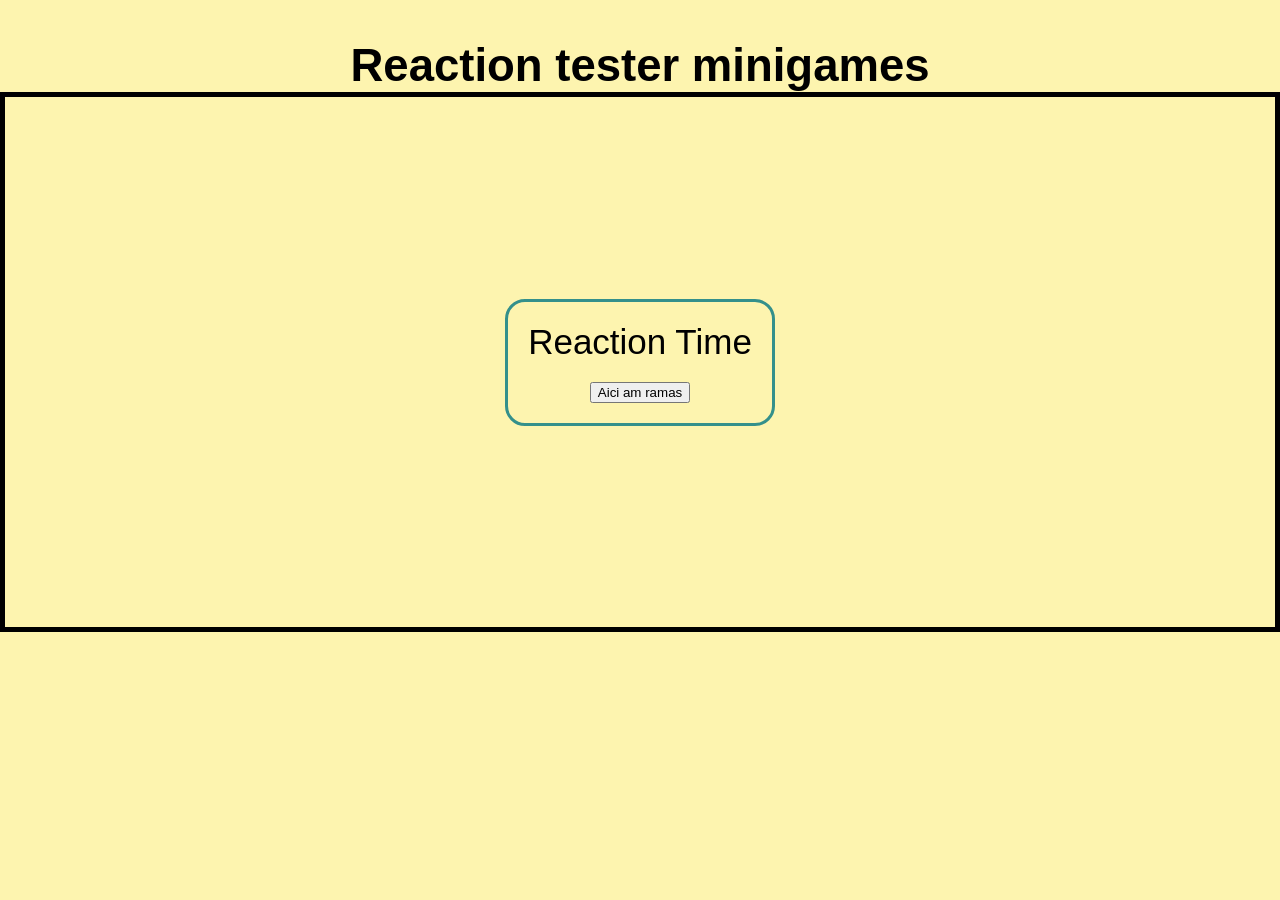
==== index.html @ d9f4472a "added main page" ====
<!DOCTYPE html>
<html lang="en">
<head>
    <meta charset="UTF-8">
    <meta name="viewport" content="width=device-width, initial-scale=1.0">
    <link rel="stylesheet" href="./styles.css">
    <link rel="stylesheet" href="./homepageStyles.css">
    <!-- add a favicon -->
    <title>Reaction tester minigames</title>
</head>
<body>
    <main>
        <h1>Reaction tester minigames</h1>

        <div id="minigames-collection">
            <div id="reaction-time">
                <span>Reaction Time</span>
                <button id="reaction-time-redirect">Aici am ramas</button>
            </div>
        </div>

    </main>
    <script src="script.js"></script>
</body>
</html>
---- styles.css ----
:root {
    font-size: clamp(25px, 5vw, 35px);
    font-family: Arial, Helvetica, sans-serif;
    --background-color: #FDF4AF;
    --color-1: #A5E9DD;
    --color-2: #6FBEB2;
    --color-3: #34908B;
}

* {
    box-sizing: border-box;
    margin: 0;
}

main {
    background-color: var(--background-color);
    width: 100vw;
    height: 100vh;
}

h1 {
    padding-top: 40px;
    font-size: 1.3rem;
}

h1, h2 {
    text-align: center;
}

button {
    cursor: pointer;
    transition: background-color 0.3s ease, scale 0.3s ease;
}
---- homepageStyles.css ----
h1 {
    font-size: 1.3rem;
}

#minigames-collection {
    display: flex;
    flex-direction: column;
    justify-content: space-evenly;
    align-items: center;
    border: 5px solid black;
    height: 60vh;
    padding: 20px;
}

#minigames-collection > div {
    display: flex;
    flex-direction: column;
    align-items: center;
    border: 3px solid var(--color-3);
    gap: 20px;
    border-radius: 20px;
    padding: 20px;
}

@media (min-width: 1028px) {
    #minigames-collection {
        flex-direction: row;
        flex-wrap: wrap;
    }
}
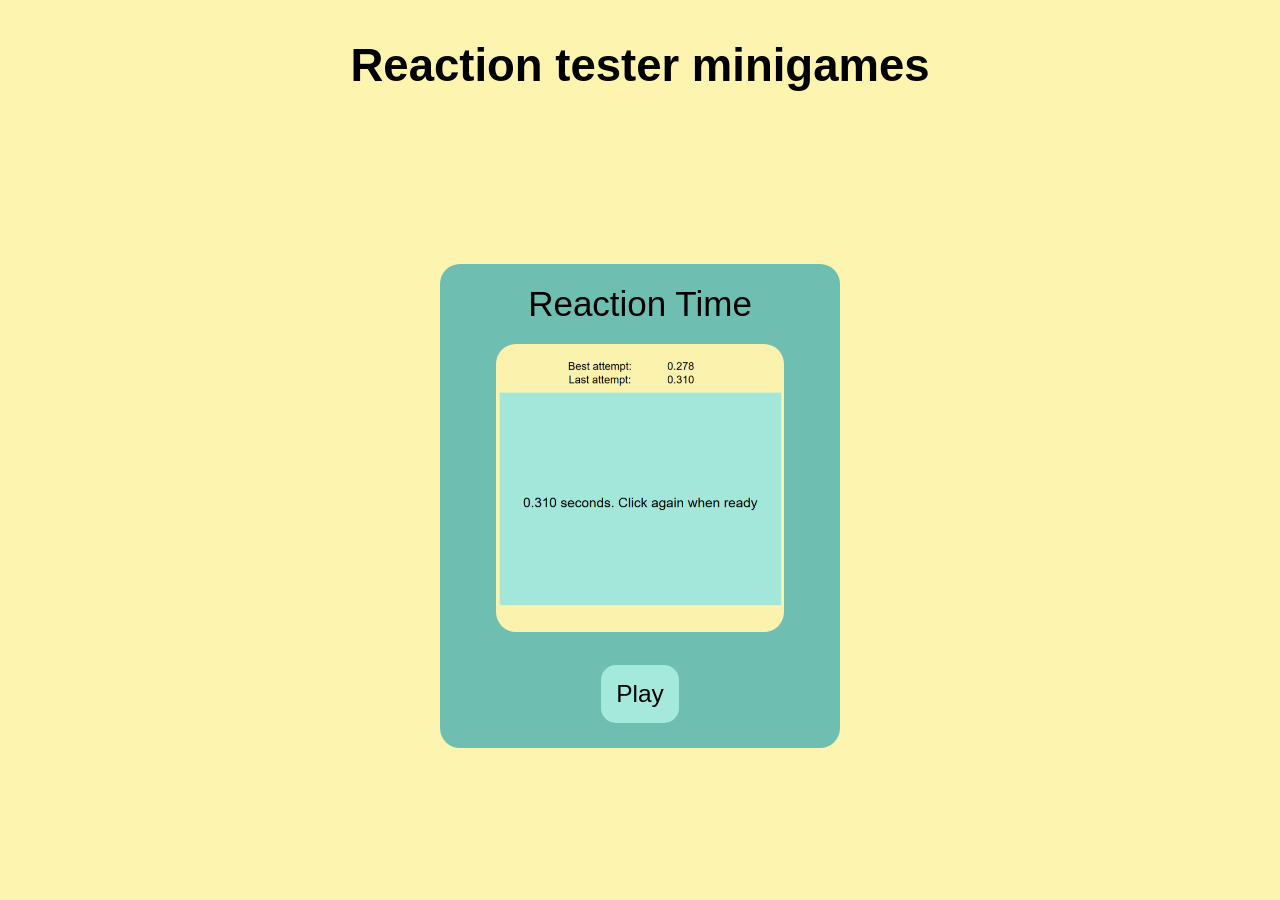
==== commit 91aebc41: "reaction tester page works, styles ugly" ====
--- a/index.html
+++ b/index.html
@@ -13,9 +13,12 @@
         <h1>Reaction tester minigames</h1>
 
         <div id="minigames-collection">
-            <div id="reaction-time">
+            <div id="reaction-time" class="minigame">
                 <span>Reaction Time</span>
-                <button id="reaction-time-redirect">Aici am ramas</button>
+                <div class="preview-container">
+                    <img class="preview" src="./media/reactionTesterPrev.png" alt="reaction time website">
+                </div>
+                <button id="reaction-time-redirect">Play</button>
             </div>
         </div>
 
--- a/homepageStyles.css
+++ b/homepageStyles.css
@@ -1,5 +1,23 @@
 h1 {
     font-size: 1.3rem;
+}
+
+button {
+    font-size: 0.7rem;
+    border: var(--color-2) solid 5px;
+    border-radius: 20px;
+    background-color: var(--color-1);
+    padding: 15px;
+    transition: background-color 0.3s ease;
+}
+
+button:hover {
+    background-color: white;
+}
+
+main {
+    display: flex;
+    flex-direction: column;
 }
 
 #minigames-collection {
@@ -7,19 +25,35 @@
     flex-direction: column;
     justify-content: space-evenly;
     align-items: center;
-    border: 5px solid black;
-    height: 60vh;
+    flex: 1;
     padding: 20px;
+    margin-top: 20px;
 }
 
-#minigames-collection > div {
+.minigame {
+    background-color: var(--color-2);
+    width: clamp(275px, 80vw, 400px);
+    padding: 20px;
+    border-radius: 20px;
     display: flex;
     flex-direction: column;
     align-items: center;
-    border: 3px solid var(--color-3);
     gap: 20px;
+    transition: all 0.3s ease;
+}
+
+.minigame:hover {
+    transform: scale(1.1);
+}
+
+.preview-container {
+    width: 80%;
+}
+
+.preview {
+    width: 100%;
+    object-fit: contain;
     border-radius: 20px;
-    padding: 20px;
 }
 
 @media (min-width: 1028px) {
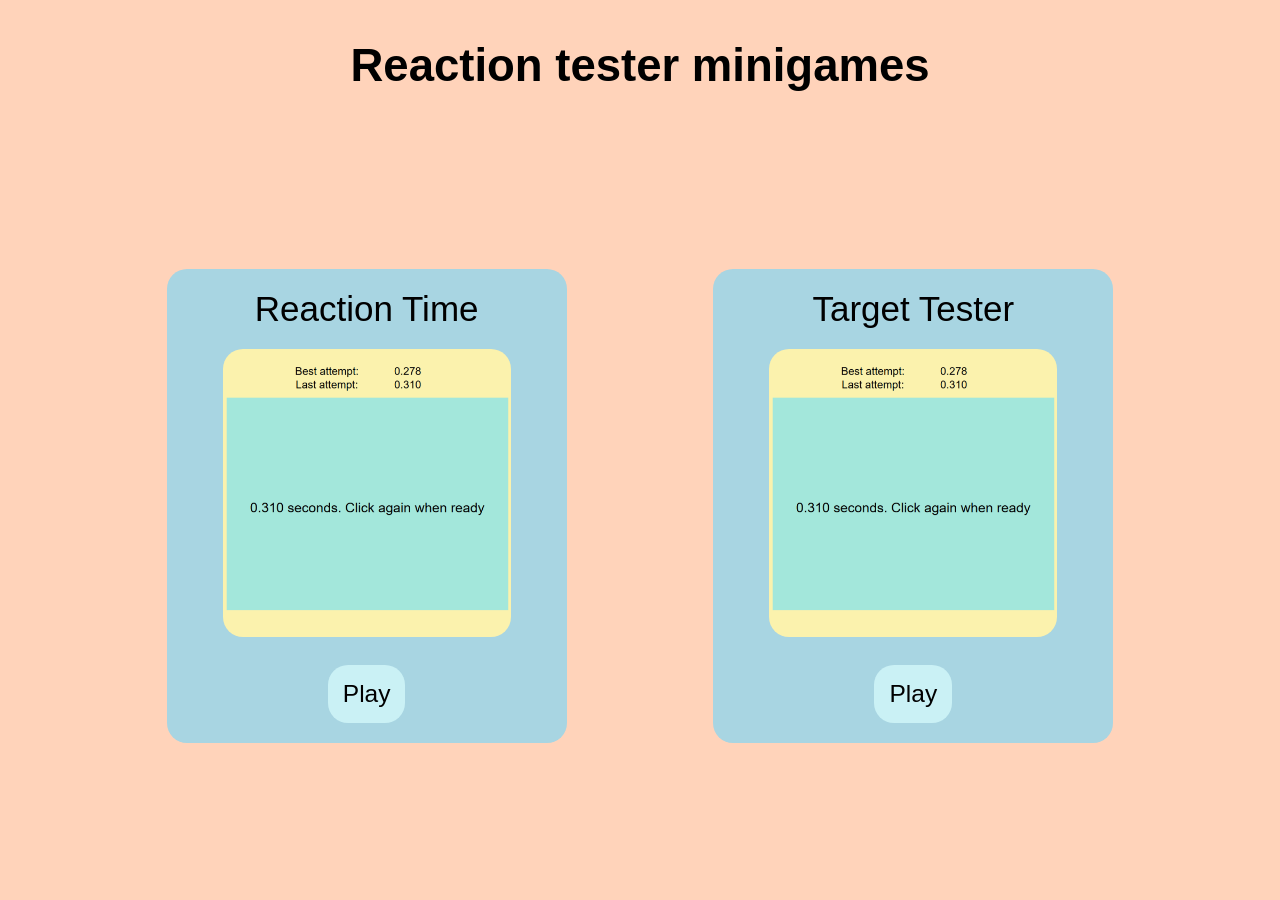
==== commit 0b494d27: "added another page, no working js yet" ====
--- a/index.html
+++ b/index.html
@@ -3,8 +3,9 @@
 <head>
     <meta charset="UTF-8">
     <meta name="viewport" content="width=device-width, initial-scale=1.0">
-    <link rel="stylesheet" href="./styles.css">
-    <link rel="stylesheet" href="./homepageStyles.css">
+    <link rel="stylesheet" href="./styles/styles.css">
+    <link rel="stylesheet" href="./styles/homepageStyles.css">
+    <link rel="icon" href="./media/reactionTesterFavicon.png" type="image/x-icon">
     <!-- add a favicon -->
     <title>Reaction tester minigames</title>
 </head>
@@ -20,9 +21,16 @@
                 </div>
                 <button id="reaction-time-redirect">Play</button>
             </div>
+            <div id="target-tester" class="minigame">
+                <span>Target Tester</span>
+                <div class="preview-container">
+                    <img class="preview" src="./media/reactionTesterPrev.png" alt="reaction time website">
+                </div>
+                <button id="target-tester-redirect">Play</button>
+            </div>
         </div>
 
     </main>
-    <script src="script.js"></script>
+    <script src="./scripts/script.js"></script>
 </body>
 </html>
--- a/styles/styles.css
+++ b/styles/styles.css
@@ -0,0 +1,136 @@
+:root {
+    font-size: clamp(25px, 5vw, 35px);
+    font-family: Arial, Helvetica, sans-serif;
+    --background-color: #ffd3ba;
+    --color-1: #6eeb83;
+    --color-2: #a8d5e2;
+    --color-3: #caf1f5;
+}
+
+* {
+    box-sizing: border-box;
+    margin: 0;
+}
+
+main {
+    background-color: var(--background-color);
+    width: 100vw;
+    height: 100vh;
+    display: flex;
+    flex-direction: column;
+}
+
+h1 {
+    padding-top: 40px;
+    font-size: 1.3rem;
+}
+
+h1, h2 {
+    text-align: center;
+}
+
+button {
+    cursor: pointer;
+    transition: background-color 0.3s ease, transform 0.3s ease;
+}
+
+/* minigame-styles */
+#app-container {
+    flex: 1;
+    margin: 40px;
+    display: flex;
+    flex-direction: column;
+    justify-content: center;
+    gap: 20px;
+    align-items: center;
+}
+
+#change-gamemode, #select-mode {
+    position: absolute;
+    top: 0;
+    font-size: 0.7rem;
+    border-top: none;
+    border-bottom: var(--color-2) solid 5px;
+    background-color: var(--color-2);
+}
+
+#change-gamemode:hover, #select-mode:hover {
+    background-color: white;
+}
+
+#change-gamemode {
+    z-index: 2;
+    border-right: var(--color-2) solid 5px;
+    border-left: none;
+    border-radius: 0 0 20px 0;
+    width: clamp(20px, 10vw, 30px);
+    height: clamp(17px, 8vw, 27px);
+    overflow-y: hidden;
+    padding: 2px;
+}
+
+#select-mode {
+    right: 0;
+    border-left: var(--color-2) solid 5px;
+    border-right: none;
+    border-radius: 0 0 0 20px;
+}
+
+
+/* #region: select-gamemode-container */
+#screen-overlay {
+    position: absolute;
+    z-index: 1;
+    inset: 0;
+    margin: auto;
+    pointer-events: auto;
+
+    display: flex;
+    justify-content: center;
+    align-items: center;
+
+    transition: opacity 0.3s ease;
+}
+
+#mode-selector-container {
+    width: fit-content;
+    height: fit-content;
+    padding: 20px;
+    border-radius: 20px;
+    margin: auto;
+
+    background-color: var(--color-2);
+
+    display: flex;
+    flex-direction: column;
+    gap: 20px;
+}
+
+#mode-selector {
+    display: flex;
+    flex-direction: row;
+    gap: 20px;
+    align-items: center;
+    justify-content: space-evenly;
+}
+
+#mode-selector button {
+    width: clamp(20px, 20vw, 150px);
+    height: clamp(20px, 20vw, 150px);
+    background-color: var(--color-3);
+    border: none;
+    border-radius: 20px;
+    cursor: pointer;
+    overflow-y: hidden;
+    transition: all 0.3s ease;
+}
+#mode-selector button:hover {
+    transform: scale(1.03);
+    background-color: white;
+}
+
+#mode-selector button img {
+    object-fit: fill;
+}
+
+/* #endregion */
--- a/styles/homepageStyles.css
+++ b/styles/homepageStyles.css
@@ -0,0 +1,60 @@
+h1 {
+    font-size: 1.3rem;
+}
+
+button {
+    font-size: 0.7rem;
+    border: none;
+    border-radius: 20px;
+    background-color: var(--color-3);
+    padding: 15px;
+    transition: background-color 0.3s ease, transform 0.3s ease;
+}
+
+button:hover {
+    background-color: white;
+    transform: scale(1.1);
+}
+
+#minigames-collection {
+    display: flex;
+    flex-direction: column;
+    justify-content: space-evenly;
+    align-items: center;
+    flex: 1;
+    padding: 20px;
+    margin-top: 20px;
+}
+
+.minigame {
+    background-color: var(--color-2);
+    width: clamp(275px, 80vw, 400px);
+    padding: 20px;
+    border-radius: 20px;
+    display: flex;
+    flex-direction: column;
+    align-items: center;
+    gap: 20px;
+    transition: all 0.3s ease;
+}
+
+.minigame:hover {
+    transform: scale(1.1);
+}
+
+.preview-container {
+    width: 80%;
+}
+
+.preview {
+    width: 100%;
+    object-fit: contain;
+    border-radius: 20px;
+}
+
+@media (min-width: 1028px) {
+    #minigames-collection {
+        flex-direction: row;
+        flex-wrap: wrap;
+    }
+}
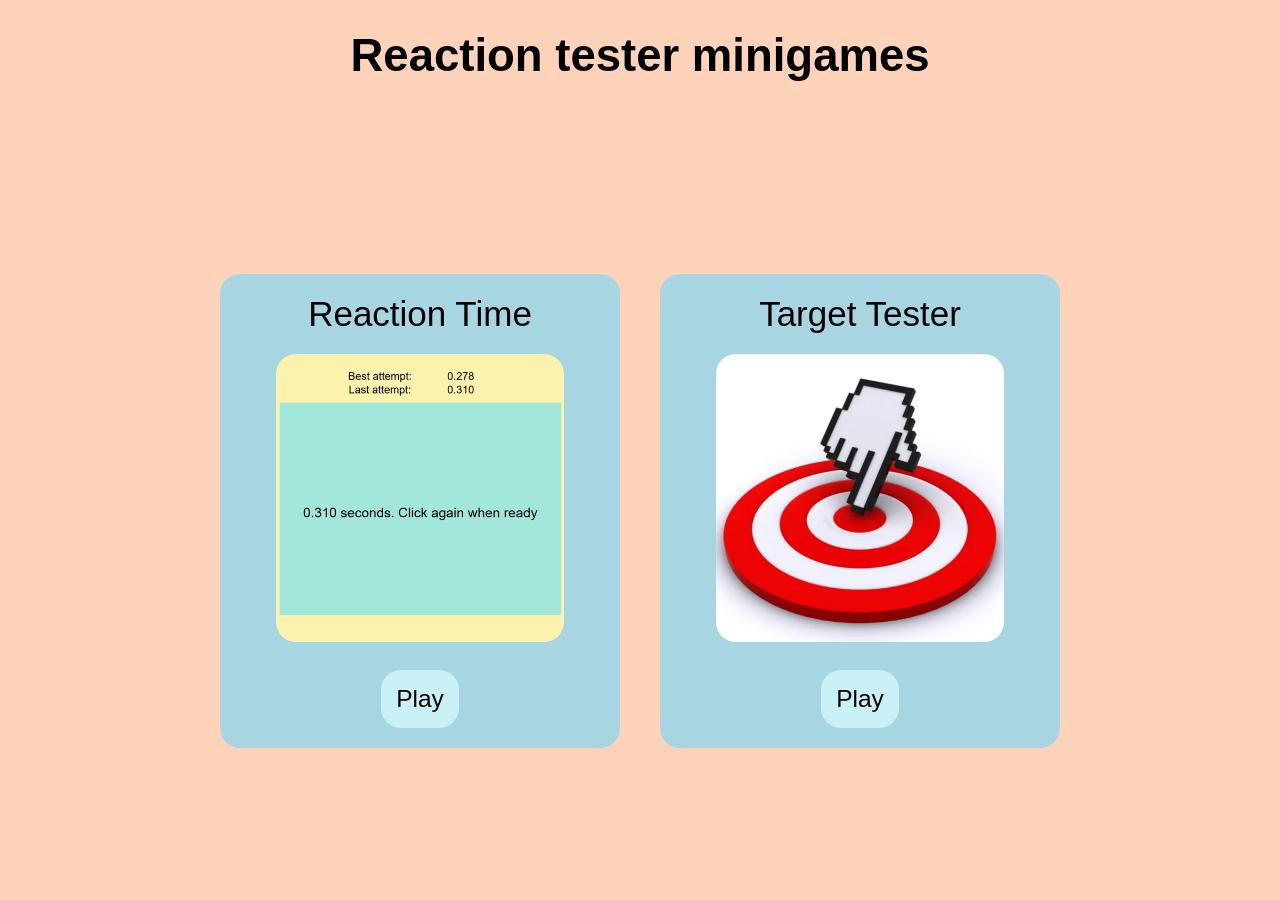
==== commit de3c988d: "need to apply a different image to reaction tester" ====
--- a/index.html
+++ b/index.html
@@ -24,7 +24,7 @@
             <div id="target-tester" class="minigame">
                 <span>Target Tester</span>
                 <div class="preview-container">
-                    <img class="preview" src="./media/reactionTesterPrev.png" alt="reaction time website">
+                    <img class="preview" src="./media/targetTesterPrev.png" alt="reaction time website">
                 </div>
                 <button id="target-tester-redirect">Play</button>
             </div>
--- a/styles/styles.css
+++ b/styles/styles.css
@@ -5,6 +5,7 @@
     --color-1: #6eeb83;
     --color-2: #a8d5e2;
     --color-3: #caf1f5;
+    --color-4: #0DAC30;
 }
 
 * {
@@ -15,13 +16,14 @@
 main {
     background-color: var(--background-color);
     width: 100vw;
-    height: 100vh;
+    min-height: 100vh;
     display: flex;
     flex-direction: column;
 }
 
 h1 {
-    padding-top: 40px;
+    padding-top: 30px;
+    padding-bottom: 20px;
     font-size: 1.3rem;
 }
 
@@ -33,24 +35,18 @@
     cursor: pointer;
     transition: background-color 0.3s ease, transform 0.3s ease;
 }
-
-/* minigame-styles */
-#app-container {
-    flex: 1;
-    margin: 40px;
-    display: flex;
-    flex-direction: column;
-    justify-content: center;
-    gap: 20px;
+/* #region: header */
+header {
+    background-color: #C3F0EE;
+    width: 100%;
+    padding: 20px clamp(0px, 1vw, 20px);
+    display: grid;
     align-items: center;
 }
 
 #change-gamemode, #select-mode {
-    position: absolute;
-    top: 0;
+    border-radius: 20px;
     font-size: 0.7rem;
-    border-top: none;
-    border-bottom: var(--color-2) solid 5px;
     background-color: var(--color-2);
 }
 
@@ -59,10 +55,9 @@
 }
 
 #change-gamemode {
+    justify-self: flex-start;
+    position: relative;
     z-index: 2;
-    border-right: var(--color-2) solid 5px;
-    border-left: none;
-    border-radius: 0 0 20px 0;
     width: clamp(20px, 10vw, 30px);
     height: clamp(17px, 8vw, 27px);
     overflow-y: hidden;
@@ -70,10 +65,26 @@
 }
 
 #select-mode {
-    right: 0;
-    border-left: var(--color-2) solid 5px;
-    border-right: none;
-    border-radius: 0 0 0 20px;
+    width: clamp(50px, 20vw, 180px);
+    justify-self: end;
+}
+
+/* #endregion */
+
+/* minigame-styles */
+#app-container {
+    flex: 1;
+    margin-bottom: 20px;
+    display: flex;
+    flex-direction: column;
+    justify-content: center;
+    gap: 20px;
+    align-items: center;
+    transition: filter 0.3s ease;
+}
+
+.blurred {
+    filter: blur(4px);
 }
 
 
@@ -97,7 +108,7 @@
     height: fit-content;
     padding: 20px;
     border-radius: 20px;
-    margin: auto;
+    border: 5px solid black;
 
     background-color: var(--color-2);
 
@@ -133,4 +144,21 @@
     object-fit: fill;
 }
 
-/* #endregion */+/* #endregion */
+
+
+#close {
+    position: absolute;
+    top: 0;
+    right: 0;
+    padding: 3px;
+    border-radius: 0 20px 0 10px;
+    font-size: 1.3rem;
+    background-color: var(--color-1);
+    cursor: pointer;
+    transition: background-color 0.3s ease;
+}
+
+#close:hover {
+    background-color: white;
+}
--- a/styles/homepageStyles.css
+++ b/styles/homepageStyles.css
@@ -19,7 +19,8 @@
 #minigames-collection {
     display: flex;
     flex-direction: column;
-    justify-content: space-evenly;
+    justify-content: center;
+    gap: 40px;  
     align-items: center;
     flex: 1;
     padding: 20px;
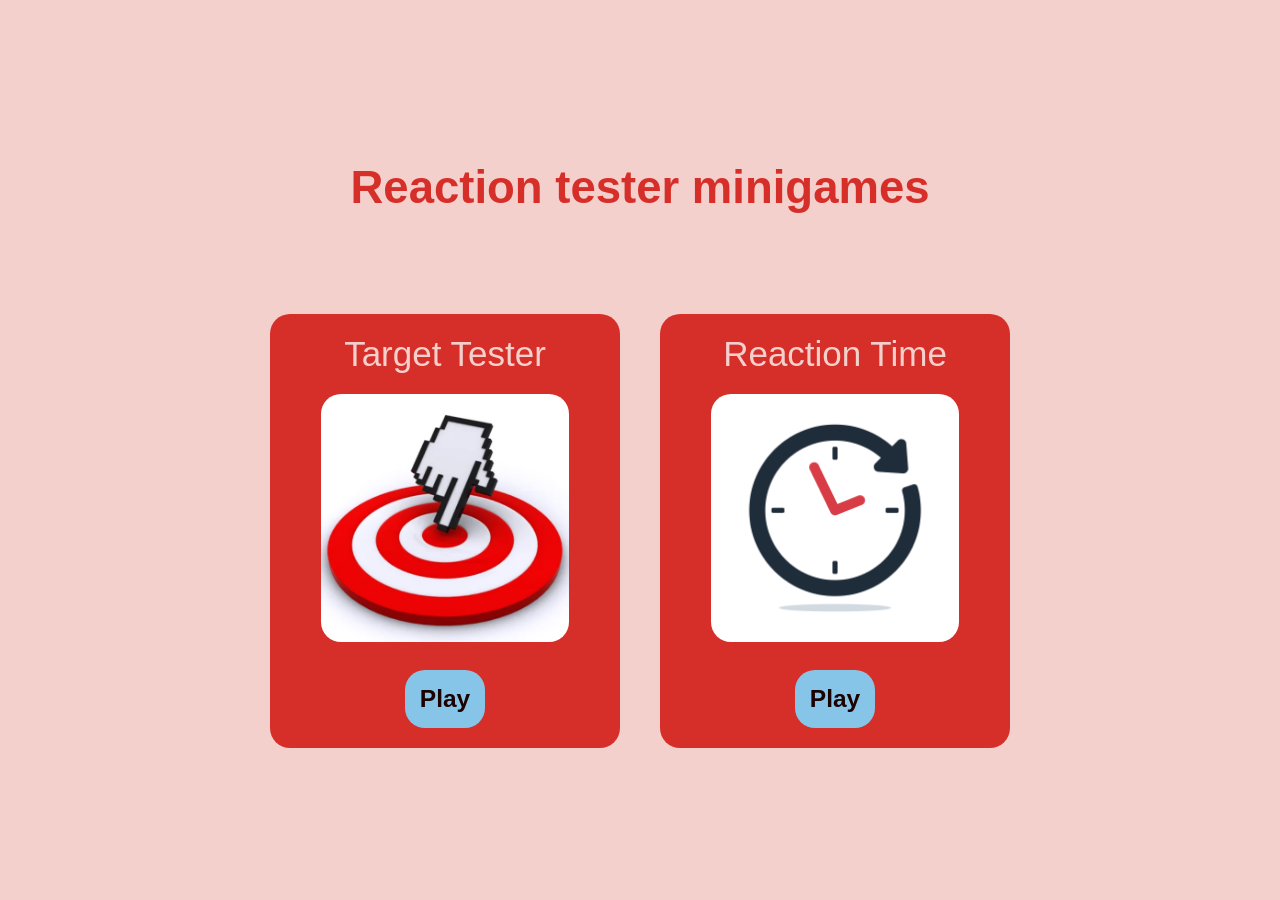
==== commit 6cb501f8: "Merge pull request #2 from Pampu-Rares/new-gamemode New gamemode + improved styles" ====
--- a/index.html
+++ b/index.html
@@ -14,13 +14,6 @@
         <h1>Reaction tester minigames</h1>
 
         <div id="minigames-collection">
-            <div id="reaction-time" class="minigame">
-                <span>Reaction Time</span>
-                <div class="preview-container">
-                    <img class="preview" src="./media/reactionTesterPrev.png" alt="reaction time website">
-                </div>
-                <button id="reaction-time-redirect">Play</button>
-            </div>
             <div id="target-tester" class="minigame">
                 <span>Target Tester</span>
                 <div class="preview-container">
@@ -28,6 +21,13 @@
                 </div>
                 <button id="target-tester-redirect">Play</button>
             </div>
+            <div id="reaction-time" class="minigame">
+                <span>Reaction Time</span>
+                <div class="preview-container">
+                    <img class="preview" src="./media/reactionTesterPrev.jpg" alt="reaction time website">
+                </div>
+                <button id="reaction-time-redirect">Play</button>
+            </div>
         </div>
 
     </main>
--- a/styles/styles.css
+++ b/styles/styles.css
@@ -1,7 +1,13 @@
 :root {
     font-size: clamp(25px, 5vw, 35px);
     font-family: Arial, Helvetica, sans-serif;
-    --background-color: #ffd3ba;
+    --text-color: #1c0201;
+    --background-color: #f4d0cd;
+    --primary-color: #d62f29;
+    --secondary-color: #87c5e8;
+    --on-secondary-action: #4c90be;
+    --accent-color: #4191f6;
+
     --color-1: #6eeb83;
     --color-2: #a8d5e2;
     --color-3: #caf1f5;
@@ -15,6 +21,7 @@
 
 main {
     background-color: var(--background-color);
+    color: var(--text-color);
     width: 100vw;
     min-height: 100vh;
     display: flex;
@@ -25,6 +32,7 @@
     padding-top: 30px;
     padding-bottom: 20px;
     font-size: 1.3rem;
+    color: var(--primary-color, black);
 }
 
 h1, h2 {
@@ -33,13 +41,16 @@
 
 button {
     cursor: pointer;
+    background-color: var(--primary-color);
+    color: var(--text-color);
     transition: background-color 0.3s ease, transform 0.3s ease;
 }
 /* #region: header */
 header {
-    background-color: #C3F0EE;
+    background-color: var(--primary-color);
+    color: var(--background-color);
     width: 100%;
-    padding: 20px clamp(0px, 1vw, 20px);
+    padding: 10px clamp(0px, 1vw, 20px);
     display: grid;
     align-items: center;
 }
@@ -47,11 +58,14 @@
 #change-gamemode, #select-mode {
     border-radius: 20px;
     font-size: 0.7rem;
-    background-color: var(--color-2);
+    background-color: var(--background-color);
+    color: var(--text-color);
+    border: 1px solid gray;
 }
 
 #change-gamemode:hover, #select-mode:hover {
     background-color: white;
+    transform: scale(1.05);
 }
 
 #change-gamemode {
@@ -83,6 +97,29 @@
     transition: filter 0.3s ease;
 }
 
+#scoreboard {
+    width: clamp(30px, 80vw, 330px);
+    font-size: 0.8rem;
+    display: grid;
+    grid-template-columns:  2fr 1fr;
+    gap: 5%;
+    justify-items: center;
+    align-items: center;
+}
+
+#minigame-container {
+    position: relative;
+    background-color: var(--secondary-color);
+    border-radius: 20px;
+
+    display: flex;
+    flex-direction: column;
+    justify-content: center;
+    gap: 20px;
+    align-items: center;
+    user-select: none;
+}
+
 .blurred {
     filter: blur(4px);
 }
@@ -108,9 +145,9 @@
     height: fit-content;
     padding: 20px;
     border-radius: 20px;
-    border: 5px solid black;
-
-    background-color: var(--color-2);
+
+    background-color: var(--primary-color);
+    color: var(--background-color);
 
     display: flex;
     flex-direction: column;
@@ -128,7 +165,7 @@
 #mode-selector button {
     width: clamp(20px, 20vw, 150px);
     height: clamp(20px, 20vw, 150px);
-    background-color: var(--color-3);
+    background-color: var(--background-color);
     border: none;
     border-radius: 20px;
     cursor: pointer;
@@ -145,20 +182,49 @@
 }
 
 /* #endregion */
+
+#winner-dialog {
+    width: fit-content;
+    height: fit-content;
+    padding: 40px 50px;
+    border-radius: 20px;
+    margin: auto;
+    position: relative;
+
+    background-color: var(--background-color);
+    border: 5px solid black;
+    color: var(--text-color);
+
+    display: none;
+    flex-direction: column;
+    gap: 20px;
+    overflow: hidden;
+}
+
+#stats {
+    width: 100%;
+    display: grid;
+    grid-template-columns:  repeat(2, 1fr);
+    gap: 5%;
+    justify-items: center;
+    align-items: center;
+}
 
 
 #close {
     position: absolute;
     top: 0;
     right: 0;
-    padding: 3px;
-    border-radius: 0 20px 0 10px;
+    padding: 3px 6px;
+    border-radius: 0 0 0 10px;
     font-size: 1.3rem;
-    background-color: var(--color-1);
+    border: none;
     cursor: pointer;
+    background-color: transparent;
     transition: background-color 0.3s ease;
 }
 
 #close:hover {
-    background-color: white;
+    background-color: var(--primary-color);
+    color: var(--background-color);
 }
--- a/styles/homepageStyles.css
+++ b/styles/homepageStyles.css
@@ -1,12 +1,18 @@
+main {
+    gap: 40px;
+    justify-content: center;
+}
+
 h1 {
     font-size: 1.3rem;
 }
 
 button {
     font-size: 0.7rem;
+    font-weight: bold;
     border: none;
     border-radius: 20px;
-    background-color: var(--color-3);
+    background-color: var(--secondary-color);
     padding: 15px;
     transition: background-color 0.3s ease, transform 0.3s ease;
 }
@@ -22,14 +28,15 @@
     justify-content: center;
     gap: 40px;  
     align-items: center;
-    flex: 1;
+    /* flex: 1; // will maybe re-add it later */
     padding: 20px;
     margin-top: 20px;
 }
 
 .minigame {
-    background-color: var(--color-2);
-    width: clamp(275px, 80vw, 400px);
+    background-color: var(--primary-color);
+    color: var(--background-color);
+    width: clamp(275px, 40vw, 350px);
     padding: 20px;
     border-radius: 20px;
     display: flex;
@@ -53,7 +60,7 @@
     border-radius: 20px;
 }
 
-@media (min-width: 1028px) {
+@media (min-width: 650px) {
     #minigames-collection {
         flex-direction: row;
         flex-wrap: wrap;
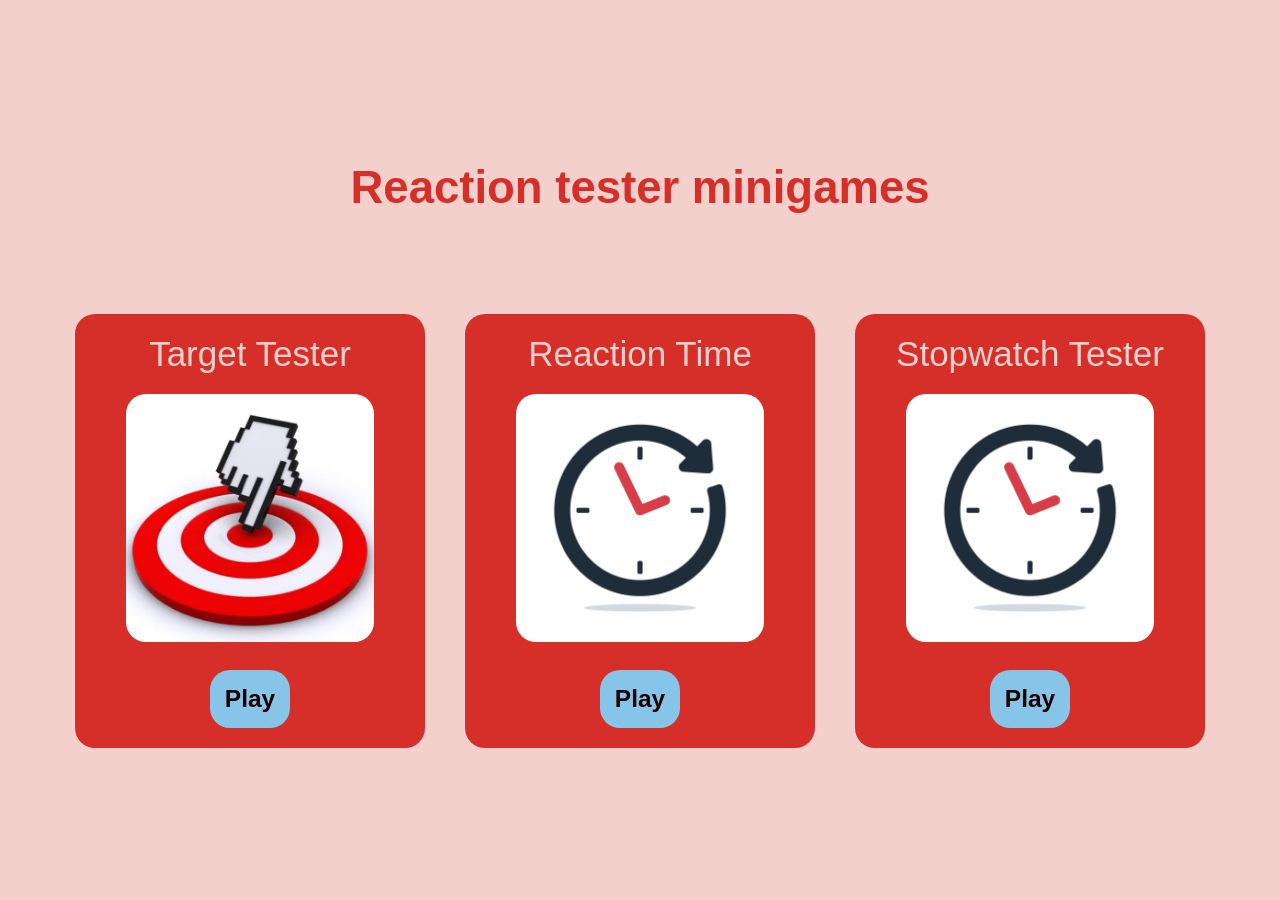
==== commit fdc3973d: "single player mode works, need to do 2p now" ====
--- a/index.html
+++ b/index.html
@@ -28,6 +28,13 @@
                 </div>
                 <button id="reaction-time-redirect">Play</button>
             </div>
+            <div id="stopwatch-test" class="minigame">
+                <span>Stopwatch Tester</span>
+                <div class="preview-container">
+                    <img class="preview" src="./media/reactionTesterPrev.jpg" alt="reaction time website">
+                </div>
+                <button id="stopwatch-test-redirect">Play</button>
+            </div>
         </div>
 
     </main>
--- a/styles/styles.css
+++ b/styles/styles.css
@@ -201,6 +201,7 @@
     overflow: hidden;
 }
 
+
 #stats {
     width: 100%;
     display: grid;
@@ -208,6 +209,11 @@
     gap: 5%;
     justify-items: center;
     align-items: center;
+}
+
+#stats p {
+    display: inline-block;
+    text-align: center;
 }
 
 
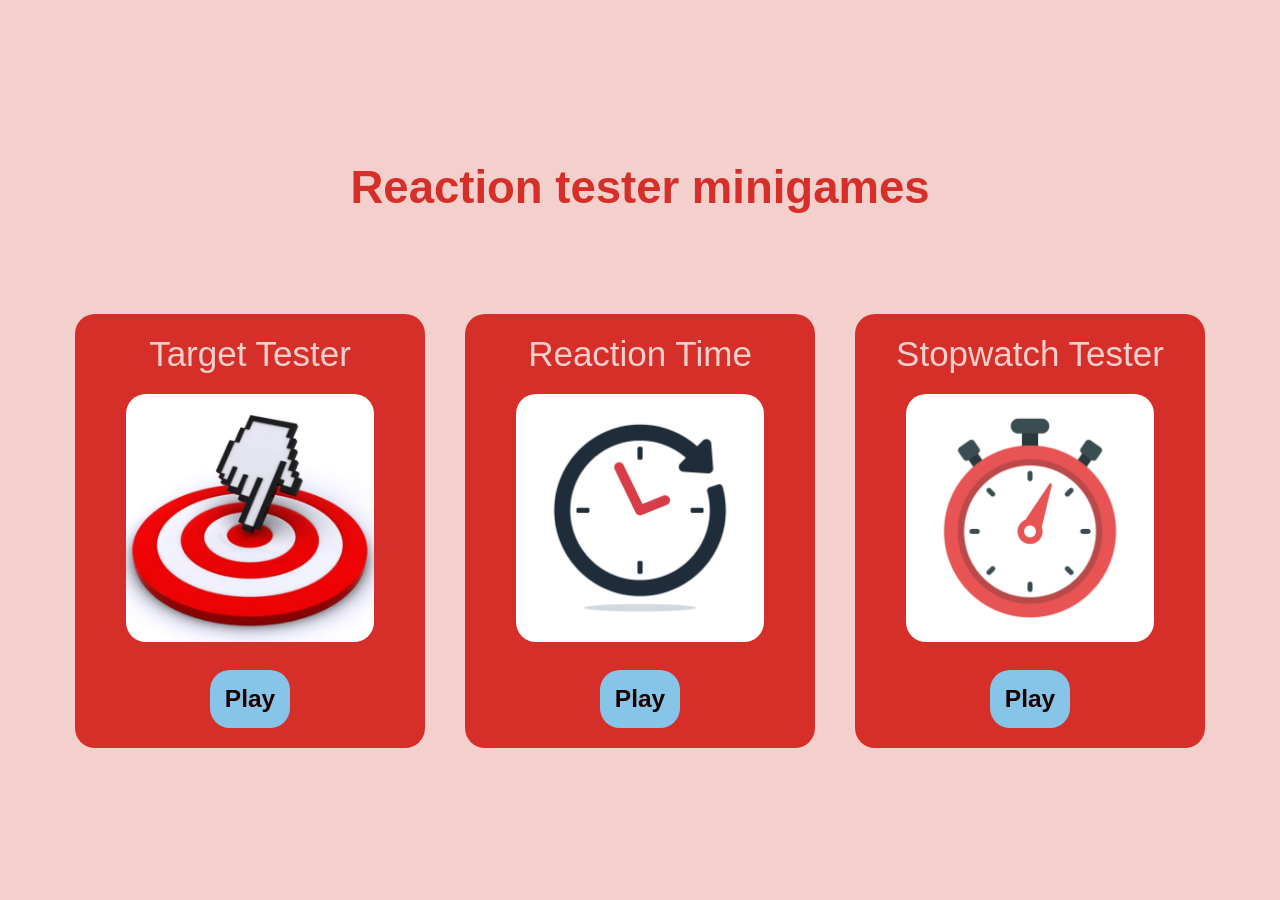
==== commit 0f9bba71: "i do not think i have fixed bugs" ====
--- a/index.html
+++ b/index.html
@@ -31,7 +31,7 @@
             <div id="stopwatch-test" class="minigame">
                 <span>Stopwatch Tester</span>
                 <div class="preview-container">
-                    <img class="preview" src="./media/reactionTesterPrev.jpg" alt="reaction time website">
+                    <img class="preview" src="./media/stopwatchTesterPrev.jpg" alt="reaction time website">
                 </div>
                 <button id="stopwatch-test-redirect">Play</button>
             </div>
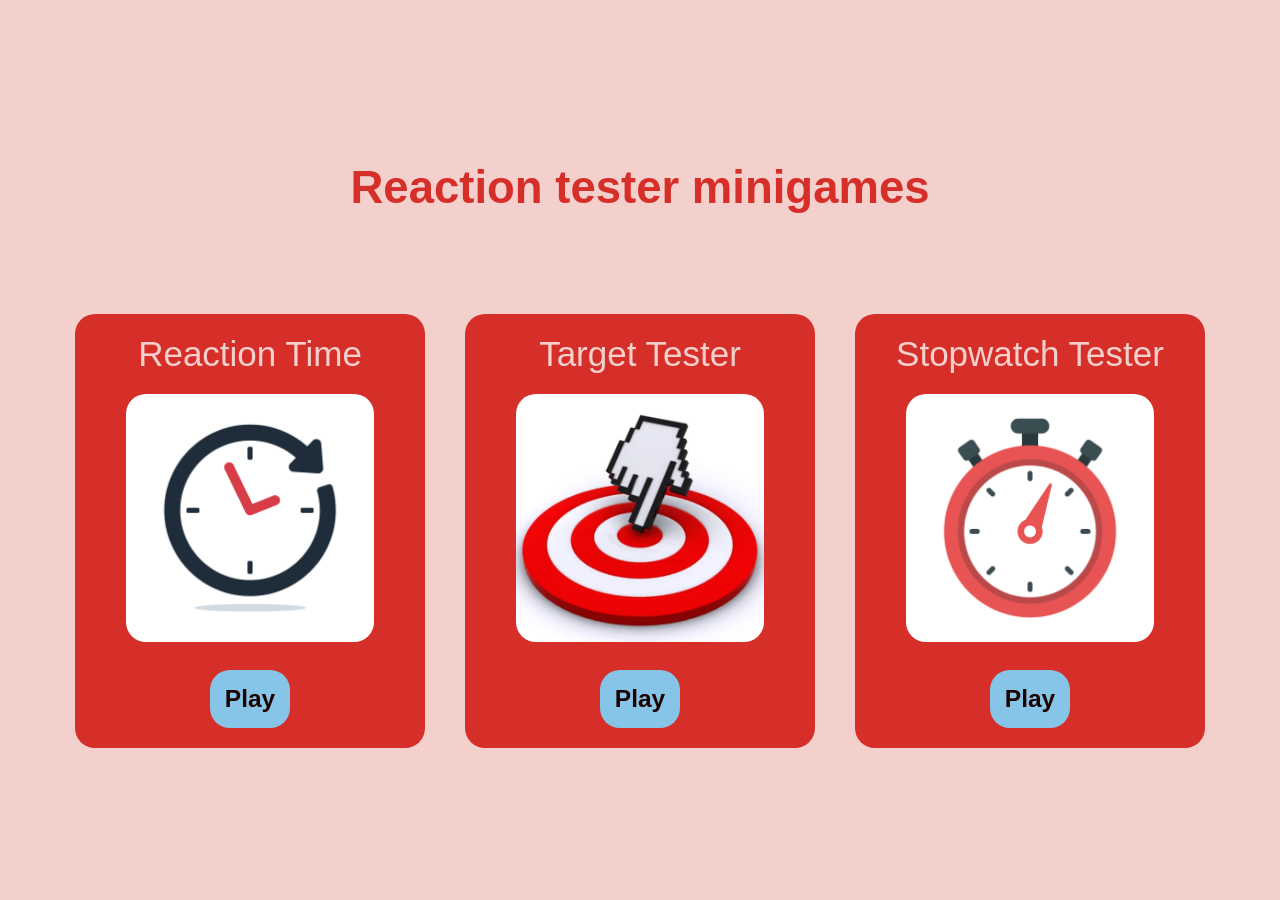
==== commit 6f044adb: "pretty much finished the new gamemode, and applied some touches to others" ====
--- a/index.html
+++ b/index.html
@@ -14,19 +14,19 @@
         <h1>Reaction tester minigames</h1>
 
         <div id="minigames-collection">
+            <div id="reaction-time" class="minigame">
+                <span>Reaction Time</span>
+                <div class="preview-container">
+                    <img class="preview" src="./media/reactionTesterPrev.jpg" alt="reaction time website">
+                </div>
+                <button id="reaction-time-redirect">Play</button>
+            </div>
             <div id="target-tester" class="minigame">
                 <span>Target Tester</span>
                 <div class="preview-container">
                     <img class="preview" src="./media/targetTesterPrev.png" alt="reaction time website">
                 </div>
                 <button id="target-tester-redirect">Play</button>
-            </div>
-            <div id="reaction-time" class="minigame">
-                <span>Reaction Time</span>
-                <div class="preview-container">
-                    <img class="preview" src="./media/reactionTesterPrev.jpg" alt="reaction time website">
-                </div>
-                <button id="reaction-time-redirect">Play</button>
             </div>
             <div id="stopwatch-test" class="minigame">
                 <span>Stopwatch Tester</span>
